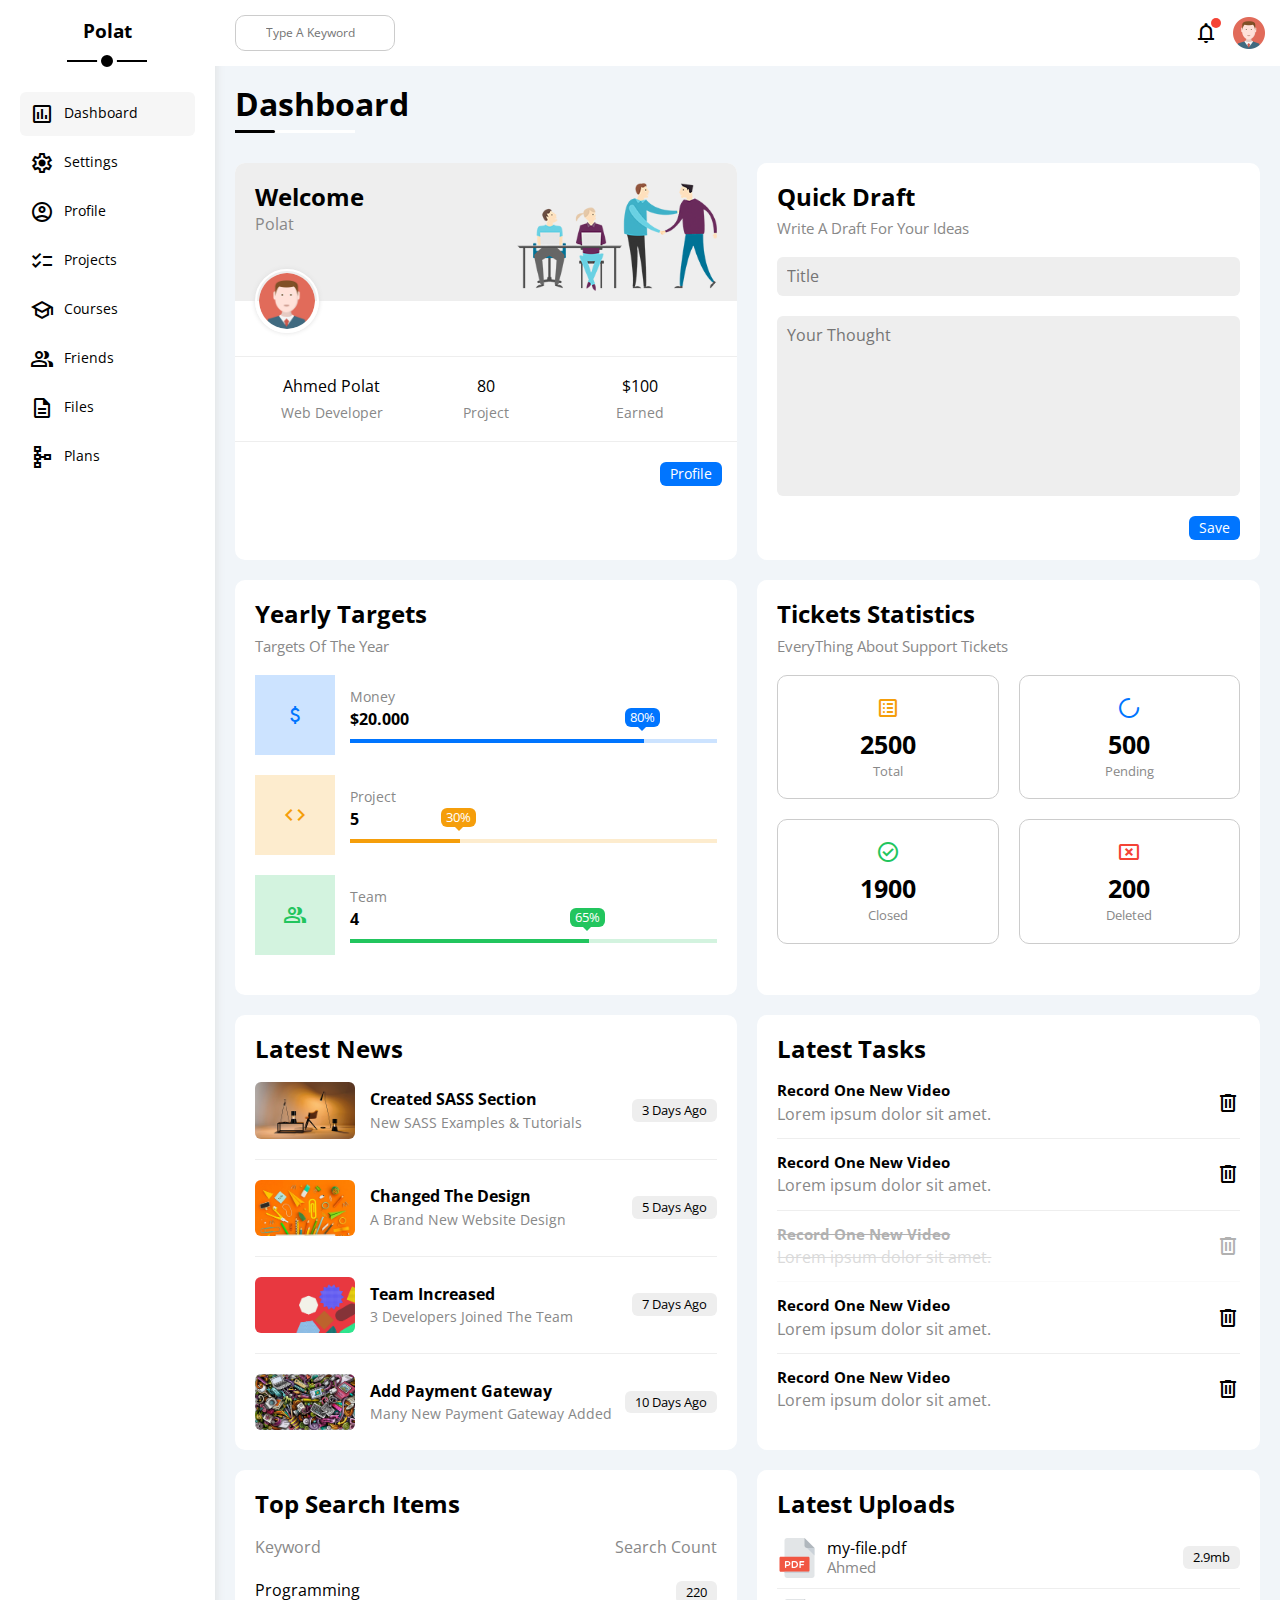
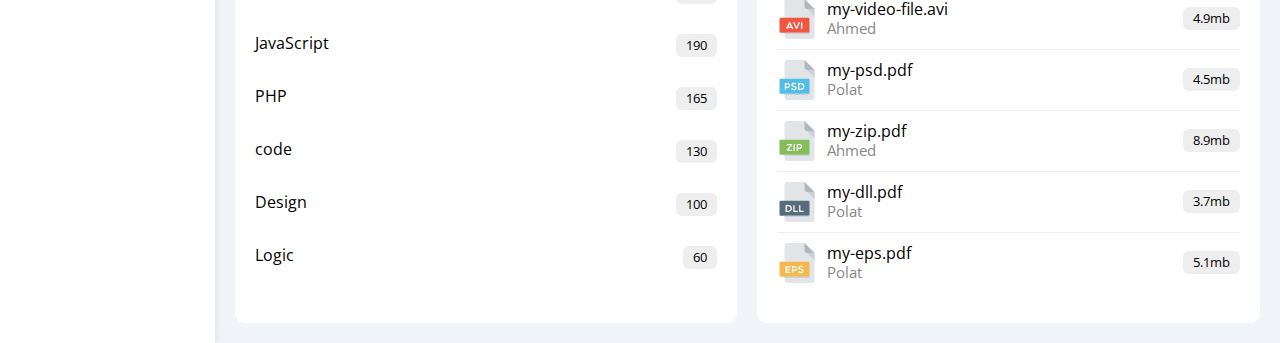
==== index.html @ 4fae1f10 "Template 4 Upload" ====
<!DOCTYPE html>
<html lang="en">

<head>
    <meta charset="UTF-8">
    <meta name="viewport" content="width=device-width, initial-scale=1.0">
    <title>Dashboard</title>
    <link rel="stylesheet" href="css/framework.css">
    <link rel="stylesheet" href="css/master.css">
    <link rel="stylesheet"
        href="https://fonts.googleapis.com/css2?family=Material+Symbols+Outlined:opsz,wght,FILL,GRAD@48,300,0,0" />
    <!--<link rel="stylesheet" href="https://fonts.googleapis.com/css2?family=Material+Symbols+Outlined:opsz,wght,FILL,GRAD@20..48,100..700,0..1,-50..200" /> -->

    <link rel="stylesheet" href="css/all.min.css">
    <link rel="stylesheet" href="css/normalize.css">
    <link rel="preconnect" href="https://fonts.googleapis.com">
    <link rel="preconnect" href="https://fonts.gstatic.com" crossorigin>
    <link
        href="https://fonts.googleapis.com/css2?family=Cairo:wght@300;400;700&family=Open+Sans:wght@400;700&family=Poppins:ital,wght@0,100;0,200;0,300;0,400;0,500;0,600;0,700;0,800;0,900;1,100;1,200;1,300;1,400;1,500;1,600;1,700;1,800;1,900&family=Work+Sans:wght@200;300;400;500;600;700;800&display=swap"
        rel="stylesheet">
</head>

<body>
    <div class="page d-flex">
        <div class="sidebar bg-white p-20 ">
            <h3 class="p-relative txt-c mt-0">Polat</h3>
            <ul>
                <li>
                    <a class="active d-flex align-center fs-14 c-black rad-6 p-10" href="index.html">
                        <span class="material-symbols-outlined">
                            insert_chart
                        </span>
                        <span>Dashboard</span>
                    </a>
                </li>
                <li>
                    <a class="d-flex align-center fs-14 c-black rad-6 p-10" href="index.html">
                        <span class="material-symbols-outlined">
                            settings
                        </span>
                        <span>Settings</span>
                    </a>
                </li>
                <li>
                    <a class="d-flex align-center fs-14 c-black rad-6 p-10" href="index.html">
                        <span class="material-symbols-outlined">
                            account_circle
                        </span>
                        <span>Profile</span>
                    </a>
                </li>
                <li>
                    <a class="d-flex align-center fs-14 c-black rad-6 p-10" href="index.html">
                        <span class="material-symbols-outlined">
                            checklist
                        </span>
                        <span>Projects</span>
                    </a>
                </li>
                <li>
                    <a class="d-flex align-center fs-14 c-black rad-6 p-10" href="index.html">
                        <span class="material-symbols-outlined">
                            school
                        </span>
                        <span>Courses</span>
                    </a>
                </li>
                <li>
                    <a class="d-flex align-center fs-14 c-black rad-6 p-10" href="index.html">
                        <span class="material-symbols-outlined">
                            group
                        </span>
                        <span>Friends</span>
                    </a>
                </li>
                <li>
                    <a class="d-flex align-center fs-14 c-black rad-6 p-10" href="index.html">
                        <span class="material-symbols-outlined">
                            description
                        </span>
                        <span>Files</span>
                    </a>
                </li>
                <li>
                    <a class="d-flex align-center fs-14 c-black rad-6 p-10" href="index.html">
                        <span class="material-symbols-outlined">
                            schema
                        </span>
                        <span>Plans</span>
                    </a>
                </li>
            </ul>
        </div>
        <div class="content w-full">
            <!-- Start Head -->
            <div class="head bg-white p-15 between-flex">
                <div class="search p-relative">
                    <input class="p-10" type="search" placeholder="Type A Keyword">
                </div>
                <div class="icons d-flex align-center">
                    <span class="notification p-relative center-flex">
                        <span class="material-symbols-outlined">
                            notifications
                        </span>
                    </span>
                    <img src="images/avatar.png" alt="Polat">
                </div>
            </div>
            <!-- End Head -->
            <h1 class="p-relative">Dashboard</h1>
            <div class="wrapper d-grid gap-20">
                <div class="welcome bg-white rad-10 txt-c-mobile block-mobile">
                    <div class="intro p-20 d-flex space-between bg-eee">
                        <div>
                            <h2 class="m-0">Welcome</h2>
                            <p class="c-grey mt-5">Polat</p>
                        </div>
                        <img src="images/welcome.png" alt="" class="hide-mobile">
                    </div>
                    <img src="images/avatar.png" alt="" class="avatar">
                    <div class="body txt-c d-flex p-20 mt-20 mb-20 block-mobile">
                        <div>Ahmed Polat <span class="d-block c-grey fs-14 mt-10">Web Developer</span></div>
                        <div>80<span class="d-block c-grey fs-14 mt-10">Project</span></div>
                        <div>$100<span class="d-block c-grey fs-14 mt-10">Earned</span></div>
                    </div>
                    <a href="profile.html" class="visit d-block fs-14 bg-blue c-white w-fit btn-shape">Profile</a>
                </div>
                <div class="quick-draft p-20 bg-white rad-10">
                    <h2 class="mt-0 mb-10">Quick Draft</h2>
                    <p class="mt-0 mb-20 c-grey fs-15">Write A Draft For Your Ideas</p>
                    <form action="">
                        <input class="d-block mb-20 w-full p-10 b-none bg-eee rad-6" type="text" placeholder="Title">
                        <textarea class="d-block mb-20 w-full p-10 b-none bg-eee rad-6"
                            placeholder="Your Thought"></textarea>
                        <input type="submit" value="Save"
                            class="save d-block fs-14 bg-blue c-white b-none w-fit btn-shape">
                    </form>
                </div>
                <div class="targets p-20 bg-white rad-10">
                    <h2 class="mt-0 mb-10">Yearly Targets</h2>
                    <p class="mt-0 mb-20 fs-15 c-grey">Targets Of The Year</p>
                    <div class="target-row mb-20 blue d-flex align-center">
                        <div class="icon center-flex">
                            <span class="material-symbols-outlined c-blue">
                                attach_money
                            </span>
                        </div>
                        <div class="details">
                            <span class="fs-14 c-grey">Money</span>
                            <span class="d-block mt-5 mb-10 fw-bold">$20.000</span>
                            <div class="progress p-relative">
                                <span class="bg-blue blue" style="width: 80%;">
                                    <span class="bg-blue">80%</span>
                                </span>
                            </div>
                        </div>
                    </div>
                    <div class="target-row mb-20 orange d-flex align-center">
                        <div class="icon center-flex">
                            <span class="material-symbols-outlined c-orange">
                                code
                            </span>
                        </div>
                        <div class="details">
                            <span class="fs-14 c-grey">Project</span>
                            <span class="d-block mt-5 mb-10 fw-bold">5</span>
                            <div class="progress p-relative">
                                <span class="bg-orange orange" style="width: 30%;">
                                    <span class="bg-orange">30%</span>
                                </span>
                            </div>
                        </div>
                    </div>
                    <div class="target-row mb-20 green d-flex align-center">
                        <div class="icon center-flex">
                            <span class="material-symbols-outlined c-green">
                                group
                            </span>
                        </div>
                        <div class="details">
                            <span class="fs-14 c-grey">Team</span>
                            <span class="d-block mt-5 mb-10 fw-bold">4</span>
                            <div class="progress p-relative">
                                <span class="bg-green green" style="width: 65%;">
                                    <span class="bg-green">65%</span>
                                </span>
                            </div>
                        </div>
                    </div>
                </div>
                <div class="tickets p-20 bg-white rad-10">
                    <h2 class="mt-0 mb-10">Tickets Statistics</h2>
                    <p class="mt-0 mb-20 c-grey fs-15">EveryThing About Support Tickets</p>
                    <div class="d-flex txt-c gap-20 f-wrap">
                        <div class="box p-20 rad-10 fs-13 c-grey">
                            <span class="material-symbols-outlined mb-10 c-orange">
                                list_alt
                            </span>
                            <span class="d-block c-black fw-bold fs-25 mb-5">2500</span>
                            Total
                        </div>
                        <div class="box p-20 rad-10 fs-13 c-grey">
                            <span class="material-symbols-outlined mb-10 c-blue">
                                progress_activity
                            </span>
                            <span class=" d-block c-black fw-bold fs-25 mb-5">500</span>
                            Pending
                        </div>
                        <div class="box p-20 rad-10 fs-13 c-grey">
                            <span class="material-symbols-outlined mb-10 c-green">
                                check_circle
                            </span>
                            <span class="d-block c-black fw-bold fs-25 mb-5">1900</span>
                            Closed
                        </div>
                        <div class="box p-20 rad-10 fs-13 c-grey">
                            <span class="material-symbols-outlined mb-10 c-red">
                                cancel_presentation
                            </span>
                            <span class="d-block c-black fw-bold fs-25 mb-5">200</span>
                            Deleted
                        </div>
                    </div>
                </div>
                <div class="latest-news p-20 bg-white rad-10 txt-c-mobile">
                    <h2 class="mt-0 mb-20">Latest News</h2>
                    <div class="news-row d-flex align-center">
                        <img src="images/news-01.png" alt="">
                        <div class="info">
                            <h3>Created SASS Section</h3>
                            <p class="m-0 fs-14 c-grey">New SASS Examples & Tutorials</p>
                        </div>
                        <div class="btn-shape bg-eee fs-13 label">3 Days Ago</div>
                    </div>
                    <div class="news-row d-flex align-center">
                        <img src="images/news-02.png" alt="">
                        <div class="info">
                            <h3>Changed The Design</h3>
                            <p class="m-0 fs-14 c-grey">A Brand New Website Design</p>
                        </div>
                        <div class="btn-shape bg-eee fs-13 label">5 Days Ago</div>
                    </div>
                    <div class="news-row d-flex align-center">
                        <img src="images/news-03.png" alt="">
                        <div class="info">
                            <h3>Team Increased</h3>
                            <p class="m-0 fs-14 c-grey">3 Developers Joined The Team</p>
                        </div>
                        <div class="btn-shape bg-eee fs-13 label">7 Days Ago</div>
                    </div>
                    <div class="news-row d-flex align-center">
                        <img src="images/news-04.png" alt="">
                        <div class="info">
                            <h3>Add Payment Gateway</h3>
                            <p class="m-0 fs-14 c-grey">Many New Payment Gateway Added</p>
                        </div>
                        <div class="btn-shape bg-eee fs-13 label">10 Days Ago</div>
                    </div>
                </div>
                <div class="tasks p-20 bg-white rad-10">
                    <h2 class="mt-0 mb-20">Latest Tasks</h2>
                    <div class="task-row d-flex align-center space-between">
                        <div class="info">
                            <h3 class="mt-0 mb-5 fs-15">Record One New Video</h3>
                            <p class="m-0 c-grey">Lorem ipsum dolor sit amet.</p>
                        </div>
                        <span class="material-symbols-outlined delete">
                            delete
                        </span>
                    </div>
                    <div class="task-row d-flex align-center space-between">
                        <div class="info">
                            <h3 class="mt-0 mb-5 fs-15">Record One New Video</h3>
                            <p class="m-0 c-grey">Lorem ipsum dolor sit amet.</p>
                        </div>
                        <span class="material-symbols-outlined delete">
                            delete
                        </span>
                    </div>
                    <div class="task-row d-flex align-center space-between done">
                        <div class="info">
                            <h3 class="mt-0 mb-5 fs-15">Record One New Video</h3>
                            <p class="m-0 c-grey">Lorem ipsum dolor sit amet.</p>
                        </div>
                        <span class="material-symbols-outlined delete">
                            delete
                        </span>
                    </div>
                    <div class="task-row d-flex align-center space-between">
                        <div class="info">
                            <h3 class="mt-0 mb-5 fs-15">Record One New Video</h3>
                            <p class="m-0 c-grey">Lorem ipsum dolor sit amet.</p>
                        </div>
                        <span class="material-symbols-outlined delete">
                            delete
                        </span>
                    </div>
                    <div class="task-row d-flex align-center space-between">
                        <div class="info">
                            <h3 class="mt-0 mb-5 fs-15">Record One New Video</h3>
                            <p class="m-0 c-grey">Lorem ipsum dolor sit amet.</p>
                        </div>
                        <span class="material-symbols-outlined delete">
                            delete
                        </span>
                    </div>
                </div>
                <div class="search-items p-20 bg-white rad-10">
                    <h2 class="mt-0 mb-20">Top Search Items</h2>
                    <div class="items-head d-flex space-between c-grey mb-10">
                        <div>Keyword</div>
                        <div>Search Count</div>
                    </div>
                    <div class="items d-flex space-between pt-15 pb-15">
                        <span>Programming</span>
                        <span class="bg-eee fs-13 btn-shape">220</span>
                    </div>
                    <div class="items d-flex space-between pt-15 pb-15">
                        <span>JavaScript</span>
                        <span class="bg-eee fs-13 btn-shape">190</span>
                    </div>
                    <div class="items d-flex space-between pt-15 pb-15">
                        <span>PHP</span>
                        <span class="bg-eee fs-13 btn-shape">165</span>
                    </div>
                    <div class="items d-flex space-between pt-15 pb-15">
                        <span>code</span>
                        <span class="bg-eee fs-13 btn-shape">130</span>
                    </div>
                    <div class="items d-flex space-between pt-15 pb-15">
                        <span>Design</span>
                        <span class="bg-eee fs-13 btn-shape">100</span>
                    </div>
                    <div class="items d-flex space-between pt-15 pb-15">
                        <span>Logic</span>
                        <span class="bg-eee fs-13 btn-shape">60</span>
                    </div>
                </div>
                <div class="latest-uploads p-20 bg-white rad-10">
                    <h2 class="mt-0 mb-20">Latest Uploads</h2>
                    <ul class="m-0">
                        <li class="between-flex pb-10 mb-10">
                            <div class="d-flex align-center">
                                <img class="mr-10" src="images/pdf.svg" alt="">
                                <div>
                                    <span class="d-block">my-file.pdf</span>
                                    <span class="fs-15 c-grey">Ahmed</span>
                                </div>
                            </div>
                            <div class="bg-eee btn-shape fs-13">
                                2.9mb
                            </div>
                        </li>
                        <li class="between-flex pb-10 mb-10">
                            <div class="d-flex align-center">
                                <img class="mr-10" src="images/avi.svg" alt="">
                                <div>
                                    <span class="d-block">my-video-file.avi</span>
                                    <span class="fs-15 c-grey">Ahmed</span>
                                </div>
                            </div>
                            <div class="bg-eee btn-shape fs-13">
                                4.9mb
                            </div>
                        </li>
                        <li class="between-flex pb-10 mb-10">
                            <div class="d-flex align-center">
                                <img class="mr-10" src="images/psd.svg" alt="">
                                <div>
                                    <span class="d-block">my-psd.pdf</span>
                                    <span class="fs-15 c-grey">Polat</span>
                                </div>
                            </div>
                            <div class="bg-eee btn-shape fs-13">
                                4.5mb
                            </div>
                        </li>
                        <li class="between-flex pb-10 mb-10">
                            <div class="d-flex align-center">
                                <img class="mr-10" src="images/zip.svg" alt="">
                                <div>
                                    <span class="d-block">my-zip.pdf</span>
                                    <span class="fs-15 c-grey">Ahmed</span>
                                </div>
                            </div>
                            <div class="bg-eee btn-shape fs-13">
                                8.9mb
                            </div>
                        </li>
                        <li class="between-flex pb-10 mb-10">
                            <div class="d-flex align-center">
                                <img class="mr-10" src="images/dll.svg" alt="">
                                <div>
                                    <span class="d-block">my-dll.pdf</span>
                                    <span class="fs-15 c-grey">Polat</span>
                                </div>
                            </div>
                            <div class="bg-eee btn-shape fs-13">
                                3.7mb
                            </div>
                        </li>
                        <li class="between-flex pb-10 mb-10">
                            <div class="d-flex align-center">
                                <img class="mr-10" src="images/eps.svg" alt="">
                                <div>
                                    <span class="d-block">my-eps.pdf</span>
                                    <span class="fs-15 c-grey">Polat</span>
                                </div>
                            </div>
                            <div class="bg-eee btn-shape fs-13">
                                5.1mb
                            </div>
                        </li>
                    </ul>
                </div>
            </div>
        </div>
    </div>
</body>

</html>
---- css/framework.css ----
:root {
  --blue-color: #0075ff;
  --blue-alt-color: #0d69d5;
  --orange-color: #f59e0b;
  --green-color: #22c55e;
  --red-color: #f44336;
  --grey-color: #888;
}
/* Start Box */
.d-flex {
  display: flex;
}
.f-wrap {
  flex-wrap: wrap;
}
.align-center {
  align-items: center;
}
.space-between {
  justify-content: space-between;
}
.d-grid {
  display: grid;
}
.gap-20 {
  gap: 20px;
}
.d-block {
  display: block;
}
@media (max-width: 767px) {
  .block-mobile {
    display: block;
  }
  .hide-mobile {
    display: none;
  }
}
/* End Box */
/* Start Padding + Margin */
.p-10 {
  padding: 10px;
}
.p-15 {
  padding: 15px;
}
.p-20 {
  padding: 20px;
}
.pt-10 {
  padding-top: 10px;
}
.pt-15 {
  padding-top: 15px;
}
.pt-20 {
  padding-top: 20px;
}
.pb-10 {
  padding-bottom: 10px;
}
.pb-15 {
  padding-bottom: 15px;
}
.pb-20 {
  padding-bottom: 20px;
}
.pl-15 {
  padding-left: 15px;
}
.m-0 {
  margin: 0;
}
.m-15 {
  margin: 15px;
}
.m-20 {
  margin: 20px;
}
.mt-0 {
  margin-top: 0;
}
.mt-5 {
  margin-top: 5px;
}
.mt-10 {
  margin-top: 10px;
}
.mt-15 {
  margin-top: 15px;
}
.mt-20 {
  margin-top: 20px;
}
.mt-25 {
  margin-top: 25px;
}
.mr-10 {
  margin-right: 10px;
}
.mr-15 {
  margin-right: 15px;
}
.mb-5 {
  margin-bottom: 5px;
}
.mb-10 {
  margin-bottom: 10px;
}
.mb-15 {
  margin-bottom: 15px;
}
.mb-20 {
  margin-bottom: 20px;
}
.mb-25 {
  margin-bottom: 25px;
}
/* End Padding + Margin */
/* Start Color */
.c-black {
  color: black;
}
.c-white {
  color: white;
}
.c-grey {
  color: var(--grey-color);
}
.c-red {
  color: var(--red-color);
}
.c-green {
  color: var(--green-color);
}
.c-blue {
  color: var(--blue-color);
}
.c-orange {
  color: var(--orange-color);
}
.bg-red {
  background-color: var(--red-color);
}
.bg-green {
  background-color: var(--green-color);
}
.bg-blue {
  background-color: var(--blue-color);
}
.bg-orange {
  background-color: var(--orange-color);
}
.bg-white {
  background-color: white;
}
.bg-eee {
  background-color: #eee;
}
/* End Color */
/* Start Position */
.p-relative {
  position: relative;
}
.p-absolute {
  position: absolute;
}
/* End Position */
/* Start Font */
.txt-c {
  text-align: center;
}
.fs-13 {
  font-size: 13px;
}
.fs-14 {
  font-size: 14px;
}
.fs-15 {
  font-size: 15px;
}
.fs-25 {
  font-size: 25px;
}
.fw-bold {
  font-weight: bold;
}
@media (max-width: 767px) {
  .txt-c-mobile {
    text-align: center;
  }
}
/* End Font */
/* Start Border */
.rad-6 {
  border-radius: 6px;
}
.rad-10 {
  border-radius: 10px;
}
.rad-half {
  border-radius: 50%;
}
.b-none {
  border: none;
}
.border-ccc {
  border: 1px solid #ccc;
}
.border-eee {
  border: 1px solid #eee;
}

/* End Border */
/* Start Width + Height */
.w-full {
  width: 100%;
}
.w-100 {
  width: 100px;
}
.w-fit {
  width: fit-content;
}
.h-full {
  height: 100%;
}
.h-100 {
  height: 100px;
}
/* End Width + Height */
/* Start Components */
.center-flex {
  display: flex;
  align-items: center;
  justify-content: center;
}
.between-flex {
  display: flex;
  align-items: center;
  justify-content: space-between;
}
.btn-shape {
  padding: 4px 10px;
  border-radius: 6px;
}
/* End Components */
---- css/master.css ----
:root {
  --blue-color: #0075ff;
  --blue-alt-color: #0d69d5;
  --orange-color: #f59e0b;
  --green-color: #22c55e;
  --red-color: #f44336;
  --grey-color: #888;
}
* {
  box-sizing: border-box;
}
body {
  font-family: "Open Sans", sans-serif;
  margin: 0;
}
*:focus {
  outline: none;
}
a {
  text-decoration: none;
}
ul {
  list-style: none;
  padding: 0px;
}
::-webkit-scrollbar {
  width: 15px;
}
::-webkit-scrollbar-track {
  background-color: white;
}
::-webkit-scrollbar-thumb {
  background-color: var(--blue-color);
}
::-webkit-scrollbar-thumb:hover {
  background-color: var(--blue-alt-color);
}
.page {
  background-color: #f1f5f9;
  min-height: 100vb;
}
/* Start Sidebar */
.sidebar {
  width: 250px;
  box-shadow: 0 0 10px #ddd;
}
.sidebar > h3 {
  margin-bottom: 50px;
}
.sidebar > h3::before,
.sidebar > h3::after {
  content: "";
  background-color: black;
  transform: translateX(-50%);
  position: absolute;
  left: 50%;
}
.sidebar > h3::before {
  width: 80px;
  height: 2px;
  bottom: -20px;
}
.sidebar > h3::after {
  bottom: -29px;
  width: 12px;
  height: 12px;
  border-radius: 50%;
  border: 4px solid white;
}
.sidebar ul li a {
  transition: 0.3s;
  margin-bottom: 5px;
}
.sidebar ul li a:hover,
.sidebar ul li a.active {
  background-color: #f6f6f6;
}
.sidebar ul li a span:last-child {
  font-size: 14px;
  margin-left: 10px;
}
@media (max-width: 767px) {
  .sidebar {
    width: 58px;
    padding: 10px;
  }
  .sidebar > h3 {
    font-size: 13px;
    margin-bottom: 15px;
  }
  .sidebar > h3::before,
  .sidebar > h3::after {
    display: none;
  }
  .sidebar ul li a {
    display: flex;
    align-items: center;
    justify-content: center;
  }
  .sidebar ul li a span:last-child {
    display: none;
  }
}
/* End Sidebar */
/* Start Content */
.content {
  overflow: hidden;
}
.head .search::before {
  content: "\e8b6";
  font-family: var(--fa-style-family-classic);
  font-weight: 900;
  position: absolute;
  left: 15px;
  top: 50%;
  transform: translateY(-50%);
  font-size: 14px;
  color: var(--grey-color);
}
.head .search input {
  font-size: 12px;
  border: 1px solid #ccc;
  border-radius: 10px;
  -webkit-border-radius: 10px;
  -moz-border-radius: 10px;
  -ms-border-radius: 10px;
  -o-border-radius: 10px;
  margin-left: 5px;
  padding-left: 30px;
  width: 160px;
  transition: width 0.3s;
  -webkit-transition: width 0.3s;
  -moz-transition: width 0.3s;
  -ms-transition: width 0.3s;
  -o-transition: width 0.3s;
}
.head .search input:focus {
  width: 200px;
}
.head .search input:focus::placeholder {
  color: transparent;
}
.head .icons .notification::before {
  content: "";
  position: absolute;
  width: 10px;
  height: 10px;
  background-color: var(--red-color);
  border-radius: 50%;
  right: -3px;
  top: -3px;
}
.head .icons img {
  width: 32px;
  height: 32px;
  margin-left: 15px;
}
.page h1 {
  margin: 20px 20px 40px;
}
.page h1::before,
.page h1::after {
  content: "";
  height: 3px;
  position: absolute;
  bottom: -10px;
  left: 0;
}
.page h1::before {
  background-color: white;
  width: 120px;
}
.page h1::after {
  background-color: black;
  width: 40px;
  border-top-right-radius: 10px;
  border-bottom-right-radius: 10px;
}
.wrapper {
  grid-template-columns: repeat(auto-fill, minmax(450px, 1fr));
  margin-left: 20px;
  margin-right: 20px;
  margin-bottom: 20px;
}
@media (max-width: 767px) {
  .wrapper {
    grid-template-columns: minmax(200px, 1fr);
    margin-left: 10px;
    margin-right: 10px;
    gap: 10px;
  }
}
/* End Content */
/* Start Welcome Widget */
.welcome {
  overflow: hidden;
}
.welcome .intro img {
  width: 200px;
  margin-bottom: -10px;
}
.welcome .avatar {
  width: 64px;
  height: 64px;
  border: 2px solid white;
  border-radius: 50%;
  padding: 2px;
  box-shadow: 0 0 5px #ddd;
  margin-left: 20px;
  margin-top: -32px;
}
.welcome .body {
  border-top: 1px solid #eee;
  border-bottom: 1px solid #eee;
}
.welcome .body > div {
  flex: 1;
}
.welcome .visit {
  margin: 0 15px 15px auto;
  transition: 0.3s;
}
.welcome .visit:hover {
  background-color: var(--blue-alt-color);
}
@media (max-width: 767px) {
  .welcome .intro {
    padding-bottom: 30px;
  }
  .welcome .avatar {
    margin-left: 0;
  }
  .welcome .body > div:not(:last-child) {
    margin-bottom: 20px;
  }
}
/* End Welcome Widget */
/* Start Quick Draft Widget */
.quick-draft textarea {
  resize: none;
  min-height: 180px;
}
.quick-draft .save {
  margin-left: auto;
  transition: 0.3s;
  cursor: pointer;
}
.quick-draft .save:hover {
  background-color: var(--blue-alt-color);
}
/* End Quick Draft Widget */
/* Start Targets */
.targets .target-row .icon {
  width: 80px;
  height: 80px;
  margin-right: 15px;
}
.targets .details {
  flex: 1;
}
.targets .details .progress {
  height: 4px;
}
.targets .details .progress > span {
  position: absolute;
  left: 0;
  top: 0;
  height: 100%;
}
.targets .details .progress > span span {
  position: absolute;
  bottom: 16px;
  right: -16px;
  color: white;
  padding: 2px 5px;
  border-radius: 6px;
  font-size: 13px;
}
.targets .details .progress > span span::after {
  content: "";
  border-color: transparent;
  border-width: 5px;
  border-style: solid;
  position: absolute;
  bottom: -9px;
  left: 50%;
  transform: translateX(-50%);
}
.targets .details .progress > .blue span::after {
  border-top-color: var(--blue-color);
}
.targets .details .progress > .orange span::after {
  border-top-color: var(--orange-color);
}
.targets .details .progress > .green span::after {
  border-top-color: var(--green-color);
}
.blue .icon,
.blue .progress {
  background-color: rgb(0 117 255 / 20%);
}
.orange .icon,
.orange .progress {
  background-color: rgb(245 158 11 / 20%);
}
.green .icon,
.green .progress {
  background-color: rgb(34 197 94 / 20%);
}
/* End Targets */
/* Start Tickets */
.tickets .box {
  border: 1px solid #ccc;
  width: calc(50% - 10px);
}
@media (max-width: 767px) {
  .tickets .box {
    width: 100%;
  }
}
/* End Tickets */
/* Start Latest News */
.latest-news .news-row:not(:last-of-type) {
  margin-bottom: 20px;
  padding-bottom: 20px;
  border-bottom: 1px solid #eee;
}
.latest-news .news-row img {
  width: 100px;
  border-radius: 6px;
  margin-right: 15px;
}
.latest-news .info {
  flex-grow: 1;
}
.latest-news .info h3 {
  margin: 0 0 6px;
  font-size: 16px;
}
@media (max-width: 767px) {
  .latest-news .news-row {
    display: block;
  }
  .latest-news .news-row img {
    margin: 0;
  }
  .latest-news .news-row .label {
    margin: 10px auto;
    width: fit-content;
  }
}
/* End Latest News */
/* Start Tasks */
.tasks .task-row:not(:last-of-type) {
  margin-bottom: 15px;
  padding-bottom: 15px;
  border-bottom: 1px solid #eee;
}
.tasks .info {
  flex-grow: 1;
}
.tasks .done {
  opacity: 0.3;
}
.tasks .done h3,
.tasks .done p {
  text-decoration: line-through;
}
.tasks .delete {
  cursor: pointer;
  transition: 0.3s;
}
.tasks .delete:hover {
  color: var(--red-color);
}
/* End Tasks */
/* Start Latest Uploads */
.latest-uploads ul li:not(:last-child) {
  border-bottom: 1px solid #eee;
}
.latest-uploads ul li img {
  width: 40px;
  height: 40px;
}
/* End Latest Uploads */
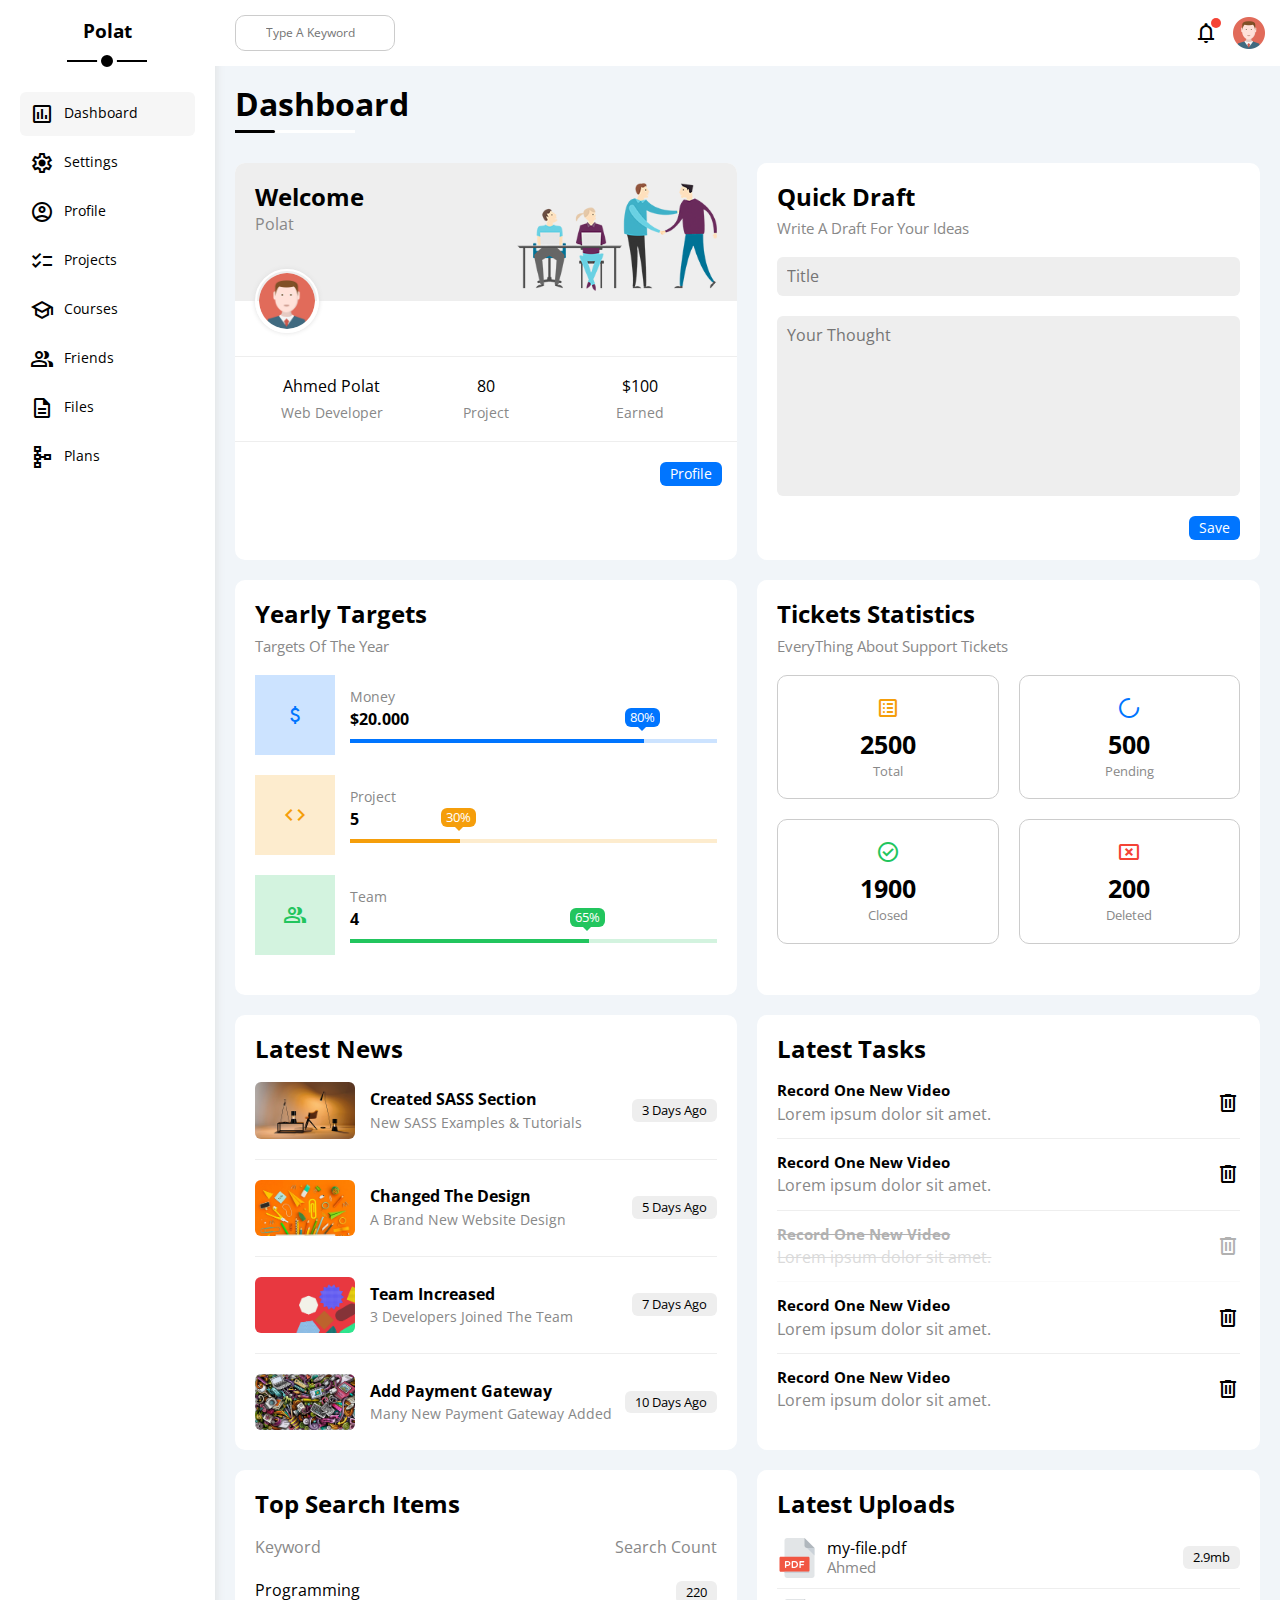
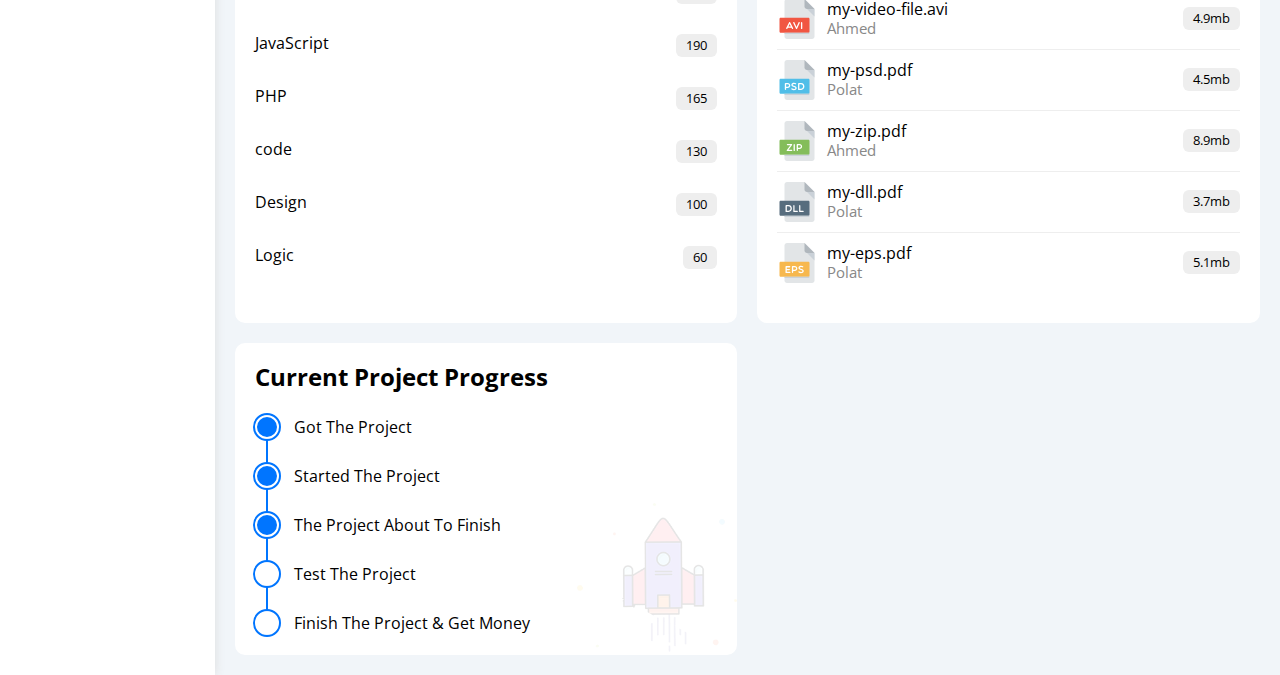
==== commit a1fb6e66: "Update Dashboard Page" ====
--- a/index.html
+++ b/index.html
@@ -413,6 +413,27 @@
                         </li>
                     </ul>
                 </div>
+                <div class="last-project p-20 bg-white rad-10 p-relative">
+                    <h2 class="mt-0 mb-20">Current Project Progress</h2>
+                    <ul class="m-0 p-relative">
+                        <li class="mt-25 d-flex align-center done">
+                            Got The Project
+                        </li>
+                        <li class="mt-25 d-flex align-center done">
+                            Started The Project
+                        </li>
+                        <li class="mt-25 d-flex align-center done">
+                            The Project About To Finish
+                        </li>
+                        <li class="mt-25 d-flex align-center current">
+                            Test The Project
+                        </li>
+                        <li class="mt-25 d-flex align-center">
+                            Finish The Project & Get Money
+                        </li>
+                    </ul>
+                    <img class="launch-icon hide-mobile" src="images/project.png" alt="">
+                </div>
             </div>
         </div>
     </div>
--- a/css/master.css
+++ b/css/master.css
@@ -383,3 +383,47 @@
   height: 40px;
 }
 /* End Latest Uploads */
+/* Start Last Project */
+.last-project ul::before {
+  content: "";
+  position: absolute;
+  left: 11px;
+  width: 2px;
+  height: 100%;
+  background-color: var(--blue-color);
+}
+.last-project ul li::before {
+  content: "";
+  width: 20px;
+  height: 20px;
+  display: block;
+  border-radius: 50%;
+  background-color: white;
+  border: 2px solid white;
+  outline: 2px solid var(--blue-color);
+  margin-right: 15px;
+  z-index: 1;
+}
+.last-project ul li.done::before {
+  background-color: var(--blue-color);
+}
+.last-project ul li.current::before {
+  animation: change-color 0.8s infinite alternate;
+  -webkit-animation: change-color 0.8s infinite alternate;
+}
+.last-project .launch-icon {
+  position: absolute;
+  width: 160px;
+  right: 0;
+  bottom: 0;
+  opacity: 0.1;
+}
+/* End Last Project */
+@keyframes change-color {
+  from {
+    background-color: var(--blue-alt-color);
+  }
+  to {
+    background-color: white;
+  }
+}
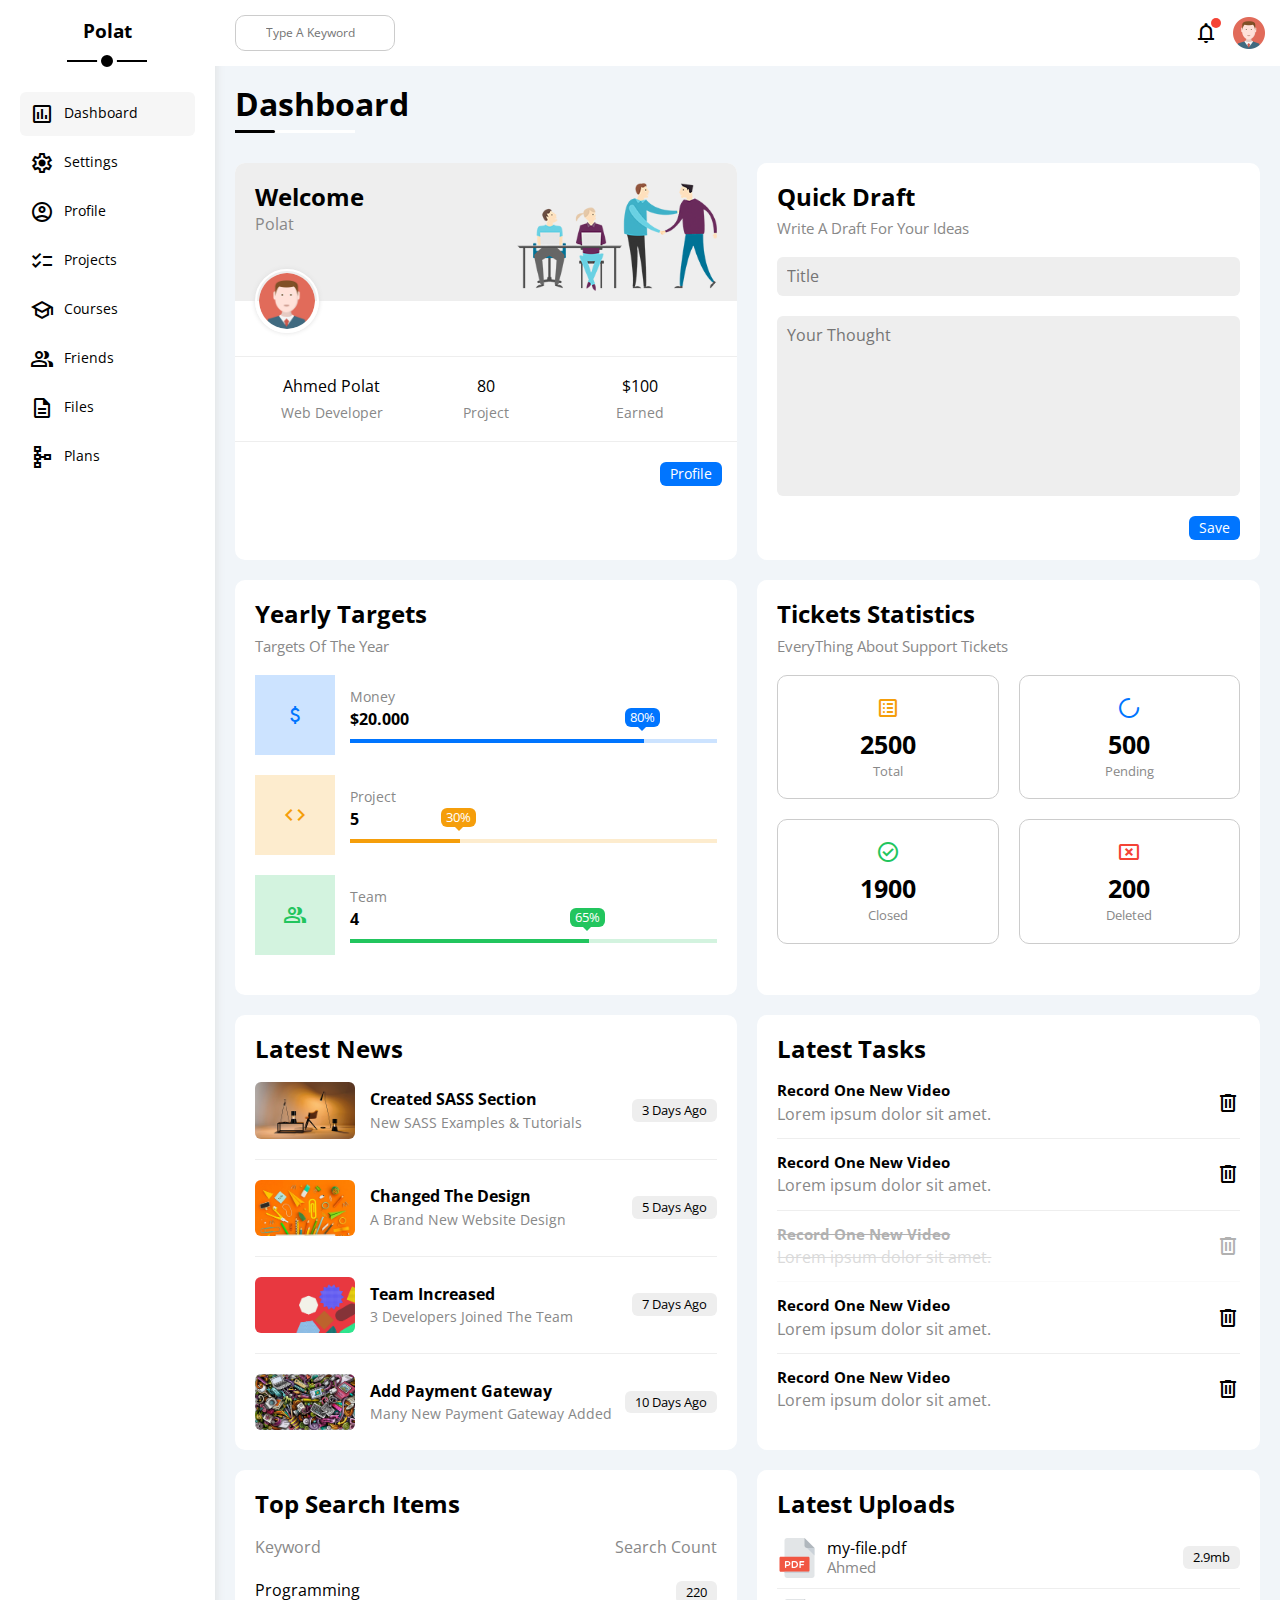
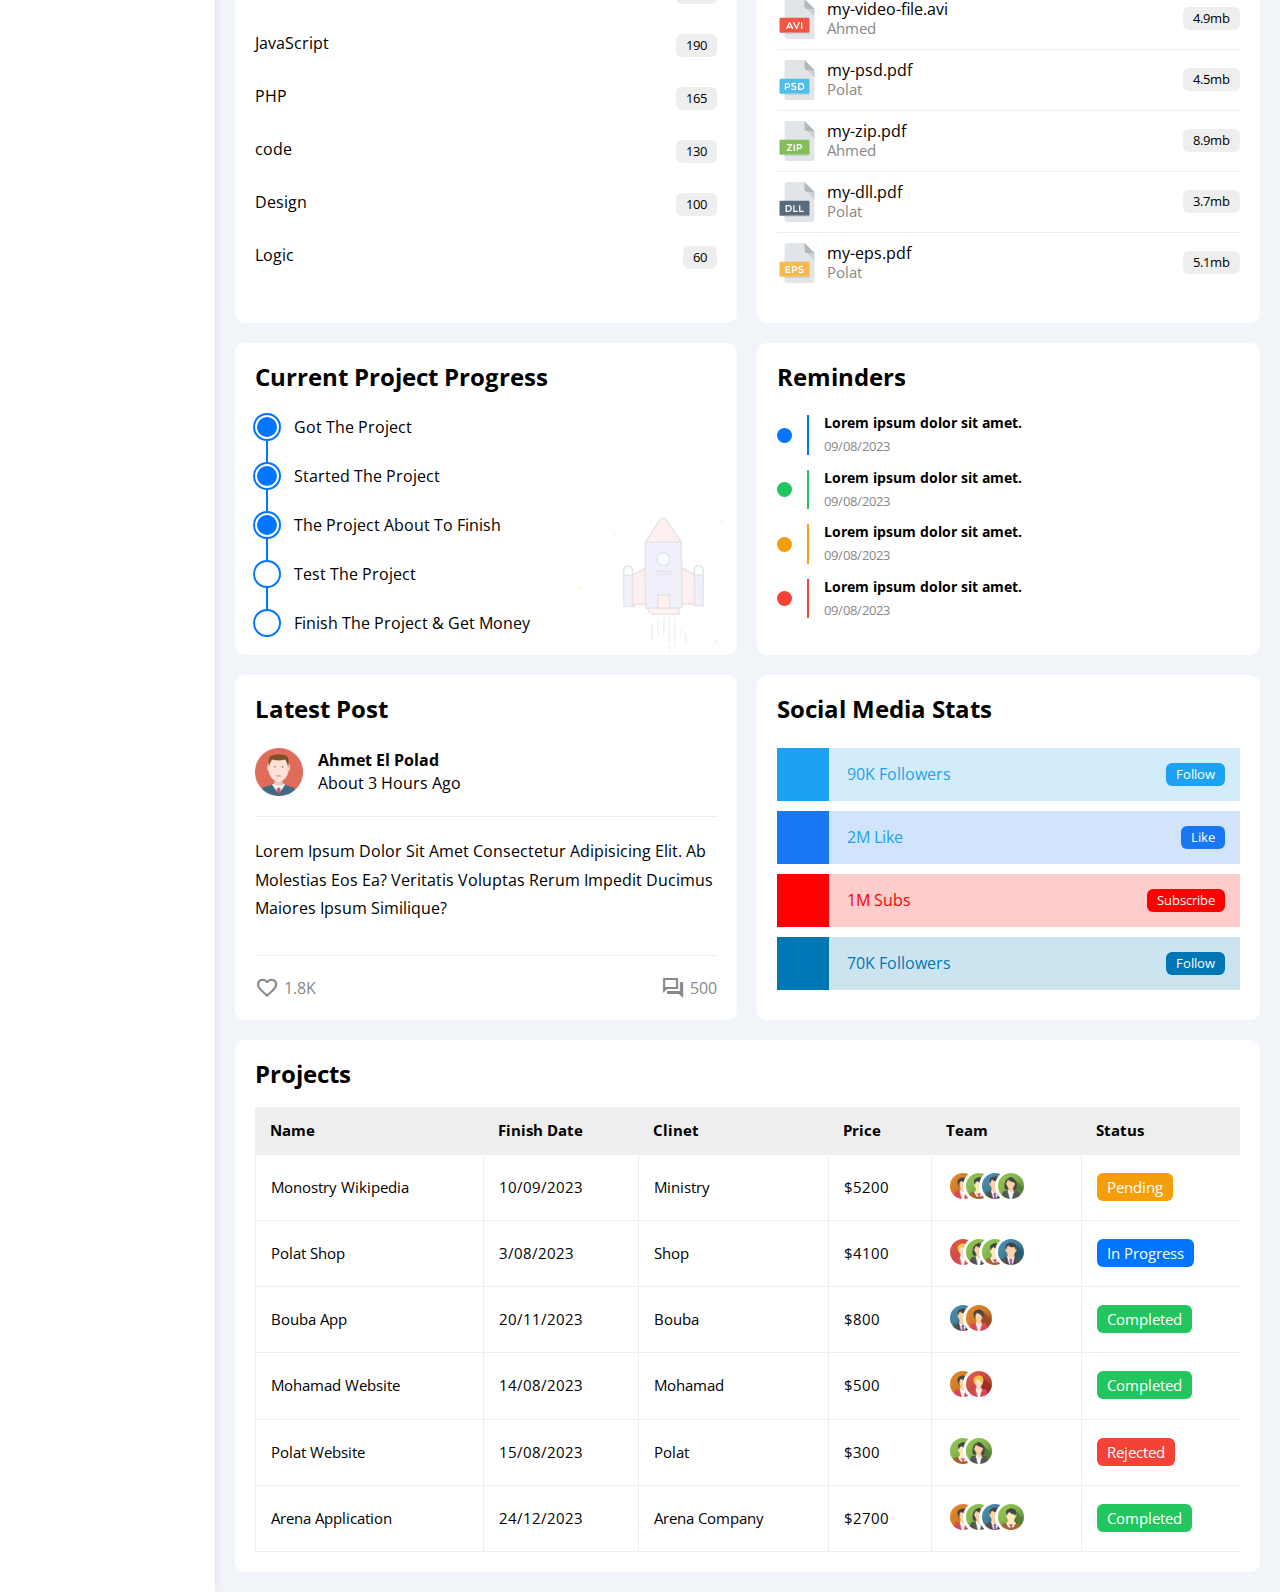
==== commit 6b76c91f: "End Dashboard Page Design" ====
--- a/index.html
+++ b/index.html
@@ -5,13 +5,13 @@
     <meta charset="UTF-8">
     <meta name="viewport" content="width=device-width, initial-scale=1.0">
     <title>Dashboard</title>
+    <link rel="stylesheet" href="css/all.min.css">
     <link rel="stylesheet" href="css/framework.css">
     <link rel="stylesheet" href="css/master.css">
     <link rel="stylesheet"
         href="https://fonts.googleapis.com/css2?family=Material+Symbols+Outlined:opsz,wght,FILL,GRAD@48,300,0,0" />
-    <!--<link rel="stylesheet" href="https://fonts.googleapis.com/css2?family=Material+Symbols+Outlined:opsz,wght,FILL,GRAD@20..48,100..700,0..1,-50..200" /> -->
-
-    <link rel="stylesheet" href="css/all.min.css">
+    <link rel="stylesheet"
+        href="https://fonts.googleapis.com/css2?family=Material+Symbols+Outlined:opsz,wght,FILL,GRAD@20..48,100..700,0..1,-50..200" />
     <link rel="stylesheet" href="css/normalize.css">
     <link rel="preconnect" href="https://fonts.googleapis.com">
     <link rel="preconnect" href="https://fonts.gstatic.com" crossorigin>
@@ -434,6 +434,197 @@
                     </ul>
                     <img class="launch-icon hide-mobile" src="images/project.png" alt="">
                 </div>
+                <div class="reminders p-20 bg-white rad-10 p-relative">
+                    <h2 class="mt-0 mb-25">Reminders</h2>
+                    <ul class="m-0">
+                        <li class="d-flex align-center mt-15">
+                            <span class="key bg-blue mr-15 rad-half"></span>
+                            <div class="pl-15 blue">
+                                <p class="fs-14 fw-bold mt-0 mb-5">Lorem ipsum dolor sit amet.</p>
+                                <span class="fs-13 c-grey">09/08/2023</span>
+                            </div>
+                        </li>
+                        <li class="d-flex align-center mt-15">
+                            <span class="key bg-green mr-15 rad-half"></span>
+                            <div class="pl-15 green">
+                                <p class="fs-14 fw-bold mt-0 mb-5">Lorem ipsum dolor sit amet.</p>
+                                <span class="fs-13 c-grey">09/08/2023</span>
+                            </div>
+                        </li>
+                        <li class="d-flex align-center mt-15">
+                            <span class="key bg-orange mr-15 rad-half"></span>
+                            <div class="pl-15 orange">
+                                <p class="fs-14 fw-bold mt-0 mb-5">Lorem ipsum dolor sit amet.</p>
+                                <span class="fs-13 c-grey">09/08/2023</span>
+                            </div>
+                        </li>
+                        <li class="d-flex align-center mt-15">
+                            <span class="key bg-red mr-15 rad-half"></span>
+                            <div class="pl-15 red">
+                                <p class="fs-14 fw-bold mt-0 mb-5">Lorem ipsum dolor sit amet.</p>
+                                <span class="fs-13 c-grey">09/08/2023</span>
+                            </div>
+                        </li>
+                    </ul>
+                </div>
+                <div class="latest-post p-20 bg-white rad-10 p-relative">
+                    <h2 class="mt-0 mb-25">Latest Post</h2>
+                    <div class="top d-flex align-center">
+                        <img class="avatar mr-15" src="images/avatar.png" alt="">
+                        <div class="info">
+                            <span class="d-block mb-5 fw-bold">Ahmet El Polad</span>
+                            <span>About 3 Hours Ago</span>
+                        </div>
+                    </div>
+                    <div class="post-content pt-20 pb-20 mt-20 mb-20">
+                        Lorem ipsum dolor sit amet consectetur adipisicing elit. Ab molestias eos ea? Veritatis voluptas
+                        rerum impedit ducimus maiores ipsum similique?
+                    </div>
+                    <div class="post-stats d-flex space-between">
+                        <div class="like d-flex align-center c-grey">
+                            <span class="material-symbols-outlined mr-5">
+                                favorite
+                            </span>
+                            <span>1.8K</span>
+                        </div>
+                        <div class="d-flex align-center c-grey">
+                            <span class="material-symbols-outlined mr-5">
+                                forum
+                            </span>
+                            <span>500</span>
+                        </div>
+                    </div>
+                </div>
+                <div class="social-media p-20 bg-white rad-10 p-relative">
+                    <h2 class="mt-0 mb-25">Social Media Stats</h2>
+                    <div class="box twitter p-15 p-relative mb-10 between-flex">
+                        <!-- icon class="c-white h-full center-flex" -->
+                        <i class="fa-brands fa-twitter fa-2x c-white h-full center-flex"></i>
+                        <span>90K Followers</span>
+                        <a class="fs-13 c-white btn-shape" href="#">Follow</a>
+                    </div>
+                    <div class="box facebook p-15 p-relative mb-10 between-flex">
+                        <!-- icon class="c-white h-full center-flex" -->
+                        <i class="fa-brands fa-facebook fa-2x c-white h-full center-flex"></i>
+                        <span>2M Like</span>
+                        <a class="fs-13 c-white btn-shape" href="#">Like</a>
+                    </div>
+                    <div class="box youtube p-15 p-relative mb-10 between-flex">
+                        <!-- icon class="c-white h-full center-flex" -->
+                        <i class="fa-brands fa-youtube fa-2x c-white h-full center-flex"></i>
+                        <span>1M Subs</span>
+                        <a class="fs-13 c-white btn-shape" href="#">Subscribe</a>
+                    </div>
+                    <div class="box linkedin p-15 p-relative mb-10 between-flex">
+                        <!-- icon class="c-white h-full center-flex" -->
+                        <i class="fa-brands fa-linkedin fa-2x c-white h-full center-flex"></i>
+                        <span>70K Followers</span>
+                        <a class="fs-13 c-white btn-shape" href="#">Follow</a>
+                    </div>
+                </div>
+            </div>
+            <div class="projects p-20 bg-white rad-10 m-20">
+                <h2 class="mt-0 mb-20">Projects</h2>
+                <div class="responsive-table">
+                    <table class="fs-15 w-full">
+                        <thead>
+                            <tr>
+                                <td>Name</td>
+                                <td>Finish Date</td>
+                                <td>Clinet</td>
+                                <td>Price</td>
+                                <td>Team</td>
+                                <td>Status</td>
+                            </tr>
+                        </thead>
+                        <tbody>
+                            <tr>
+                                <td>Monostry Wikipedia</td>
+                                <td>10/09/2023</td>
+                                <td>Ministry</td>
+                                <td>$5200</td>
+                                <td>
+                                    <img src="images/team-04.png" alt="">
+                                    <img src="images/team-03.png" alt="">
+                                    <img src="images/team-01.png" alt="">
+                                    <img src="images/team-02.png" alt="">
+                                </td>
+                                <td>
+                                    <span class="Label bg-orange btn-shape c-white">Pending</span>
+                                </td>
+                            </tr>
+                            <tr>
+                                <td>Polat Shop</td>
+                                <td>3/08/2023</td>
+                                <td>Shop</td>
+                                <td>$4100</td>
+                                <td>
+                                    <img src="images/team-05.png" alt="">
+                                    <img src="images/team-02.png" alt="">
+                                    <img src="images/team-03.png" alt="">
+                                    <img src="images/team-01.png" alt="">
+                                </td>
+                                <td>
+                                    <span class="Label bg-blue btn-shape c-white">In Progress</span>
+                                </td>
+                            </tr>
+                            <tr>
+                                <td>Bouba App</td>
+                                <td>20/11/2023</td>
+                                <td>Bouba</td>
+                                <td>$800</td>
+                                <td>
+                                    <img src="images/team-01.png" alt="">
+                                    <img src="images/team-04.png" alt="">
+                                </td>
+                                <td>
+                                    <span class="Label bg-green btn-shape c-white">Completed</span>
+                                </td>
+                            </tr>
+                            <tr>
+                                <td>Mohamad Website</td>
+                                <td>14/08/2023</td>
+                                <td>Mohamad</td>
+                                <td>$500</td>
+                                <td>
+                                    <img src="images/team-04.png" alt="">
+                                    <img src="images/team-05.png" alt="">
+                                </td>
+                                <td>
+                                    <span class="Label bg-green btn-shape c-white">Completed</span>
+                                </td>
+                            </tr>
+                            <tr>
+                                <td>Polat Website</td>
+                                <td>15/08/2023</td>
+                                <td>Polat</td>
+                                <td>$300</td>
+                                <td>
+                                    <img src="images/team-03.png" alt="">
+                                    <img src="images/team-02.png" alt="">
+                                </td>
+                                <td>
+                                    <span class="Label bg-red btn-shape c-white">Rejected</span>
+                                </td>
+                            </tr>
+                            <tr>
+                                <td>Arena Application</td>
+                                <td>24/12/2023</td>
+                                <td>Arena Company</td>
+                                <td>$2700</td>
+                                <td>
+                                    <img src="images/team-04.png" alt="">
+                                    <img src="images/team-02.png" alt="">
+                                    <img src="images/team-01.png" alt="">
+                                    <img src="images/team-03.png" alt="">
+                                </td>
+                                <td>
+                                    <span class="Label bg-green btn-shape c-white">Completed</span>
+                                </td>
+                            </tr>
+                        </tbody>
+                    </table>
+                </div>
             </div>
         </div>
     </div>
--- a/css/framework.css
+++ b/css/framework.css
@@ -95,6 +95,9 @@
 .mt-25 {
   margin-top: 25px;
 }
+.mr-5 {
+  margin-right: 5px;
+}
 .mr-10 {
   margin-right: 10px;
 }
--- a/css/master.css
+++ b/css/master.css
@@ -419,6 +419,125 @@
   opacity: 0.1;
 }
 /* End Last Project */
+/* Start Reminders */
+.reminders ul li .key {
+  width: 15px;
+  height: 15px;
+}
+.reminders ul li > .blue {
+  border-left: 2px solid var(--blue-color);
+}
+.reminders ul li > .green {
+  border-left: 2px solid var(--green-color);
+}
+.reminders ul li > .orange {
+  border-left: 2px solid var(--orange-color);
+}
+.reminders ul li > .red {
+  border-left: 2px solid var(--red-color);
+}
+/* End Reminders */
+/* Start Latest Post */
+.latest-post .avatar {
+  width: 48px;
+  height: 48px;
+}
+.latest-post .post-content {
+  text-transform: capitalize;
+  line-height: 1.8;
+  border-top: 1px solid #eee;
+  border-bottom: 1px solid #eee;
+  min-height: 140px;
+}
+/* End Latest Post */
+/* Start Social Media */
+.social-media .box {
+  padding-left: 70px;
+}
+.social-media .box i {
+  position: absolute;
+  left: 0;
+  top: 0;
+  width: 52px;
+  transition: 0.3s;
+}
+.social-media .box i:hover {
+  transform: rotate(5deg);
+}
+.social-media .twitter {
+  background-color: rgb(29 161 242 / 20%);
+  color: #1da1f2;
+}
+.social-media .twitter i,
+.social-media .twitter a {
+  background-color: #1da1f2;
+}
+.social-media .facebook {
+  background-color: rgb(24 119 242 / 20%);
+  color: #1da1f2;
+}
+.social-media .facebook i,
+.social-media .facebook a {
+  background-color: #1877f2;
+}
+.social-media .youtube {
+  background-color: rgb(255 0 0 / 20%);
+  color: #ff0000;
+}
+.social-media .youtube i,
+.social-media .youtube a {
+  background-color: #ff0000;
+}
+.social-media .linkedin {
+  background-color: rgb(0 119 181 / 20%);
+  color: #0077b5;
+}
+.social-media .linkedin i,
+.social-media .linkedin a {
+  background-color: #0077b5;
+}
+/* End Social Media */
+/* Start Projects Table */
+.projects .responsive-table {
+  overflow-x: auto;
+}
+.projects table {
+  min-width: 1000px;
+  border-spacing: 0;
+}
+.projects thead td {
+  background-color: #eee;
+  font-weight: bold;
+}
+.projects table td {
+  padding: 15px;
+}
+.projects tbody td {
+  border-bottom: 1px solid #eee;
+  border-left: 1px solid #eee;
+  transition: 0.3s;
+}
+.projects tbody td:last-child {
+  border-right: 1px solid #eee;
+}
+.projects tbody tr:hover td {
+  background-color: #faf7f7;
+}
+.projects table img {
+  width: 32px;
+  height: 32px;
+  border-radius: 50%;
+  padding: 3px;
+  background-color: white;
+}
+.projects table img:not(:first-child) {
+  margin-left: -20px;
+}
+.projects table .label {
+  font-size: 13px;
+}
+/* End Projects Table */
+
 @keyframes change-color {
   from {
     background-color: var(--blue-alt-color);
